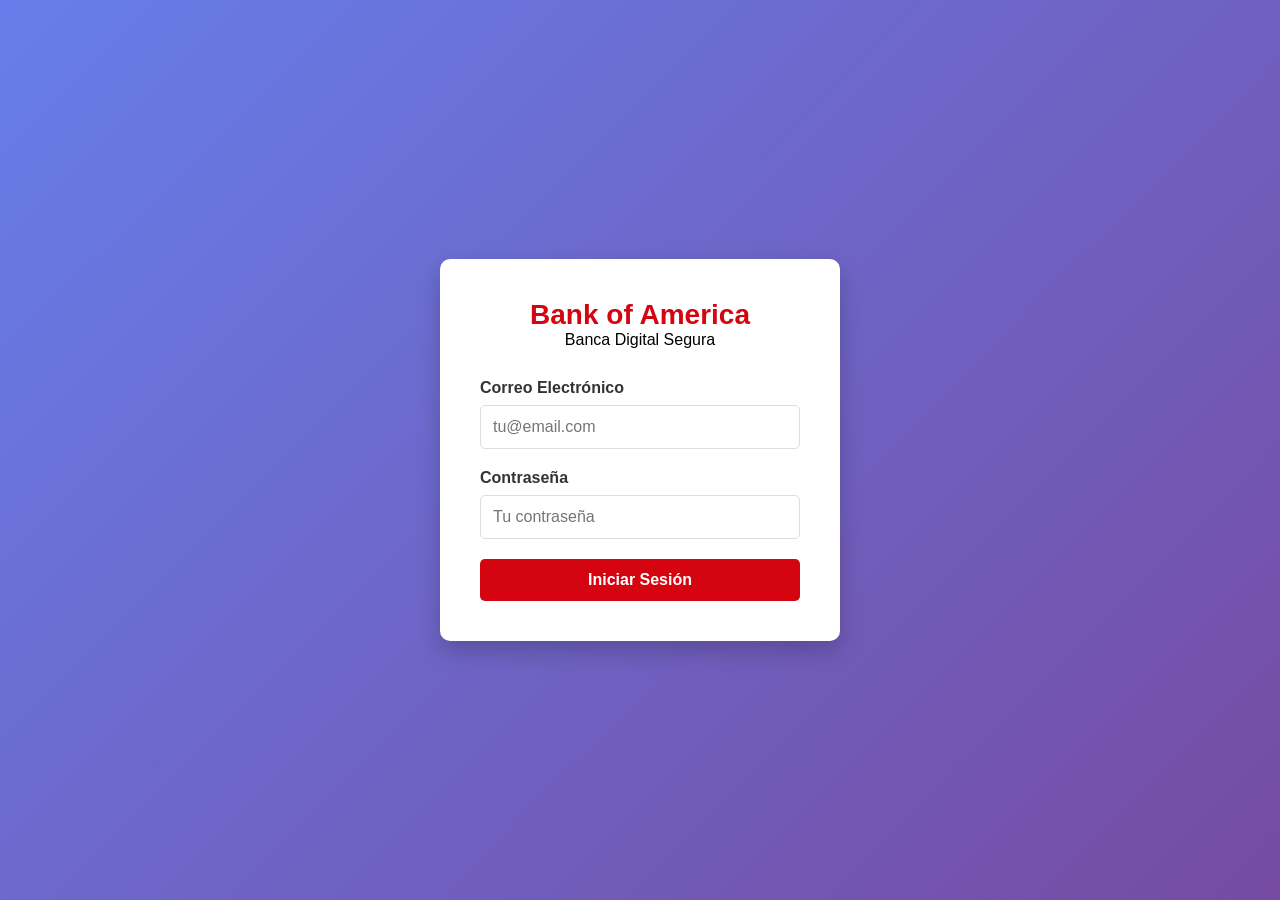
==== Cuenta.html @ 9b412ba0 "Update Cuenta.html" ====
<!DOCTYPE html>
<html lang="es">
<head>
  <meta charset="UTF-8" />
  <meta name="viewport" content="width=device-width, initial-scale=1.0"/>
  <title>Bank of America - Inicio de Sesión</title>
  <style>
    * {
      margin: 0;
      padding: 0;
      box-sizing: border-box;
    }
    body {
      font-family: Arial, sans-serif;
      background: linear-gradient(135deg, #667eea 0%, #764ba2 100%);
      min-height: 100vh;
      display: flex;
      justify-content: center;
      align-items: center;
    }
    .login-container {
      background: white;
      padding: 40px;
      border-radius: 10px;
      box-shadow: 0 10px 25px rgba(0, 0, 0, 0.2);
      width: 100%;
      max-width: 400px;
    }
    .logo {
      text-align: center;
      margin-bottom: 30px;
    }
    .logo h1 {
      color: #d40511;
      font-size: 28px;
    }
    .formulario-grupo {
      margin-bottom: 20px;
    }
    .formulario-grupo label {
      display: block;
      margin-bottom: 8px;
      color: #333;
      font-weight: bold;
    }
    .formulario-grupo input {
      width: 100%;
      padding: 12px;
      border: 1px solid #ddd;
      border-radius: 5px;
      font-size: 16px;
      font-family: Arial, sans-serif;
    }
    .formulario-grupo input:focus {
      outline: none;
      border-color: #d40511;
      box-shadow: 0 0 5px rgba(212, 5, 17, 0.3);
    }
    .boton-enviar {
      width: 100%;
      padding: 12px;
      background-color: #d40511;
      color: white;
      border: none;
      border-radius: 5px;
      font-size: 16px;
      font-weight: bold;
      cursor: pointer;
      transition: background-color 0.3s;
    }
    .boton-enviar:hover {
      background-color: #b1040d;
    }
  </style>
</head>
<body>
  <div class="login-container">
    <div class="logo">
      <h1>Bank of America</h1>
      <p>Banca Digital Segura</p>
    </div>
    
    <form id="formularioLogin">
      <div class="formulario-grupo">
        <label for="correo">Correo Electrónico</label>
        <input type="email" id="correo" required placeholder="tu@email.com">
      </div>
      
      <div class="formulario-grupo">
        <label for="contraseña">Contraseña</label>
        <input type="password" id="contraseña" required placeholder="Tu contraseña">
      </div>
      
      <button type="submit" class="boton-enviar">Iniciar Sesión</button>
    </form>
  </div>

  <!-- ✅ IMPORTANTE: type="module" para usar imports -->
  <script type="module" src="script.js"></script>
</body>
</html>
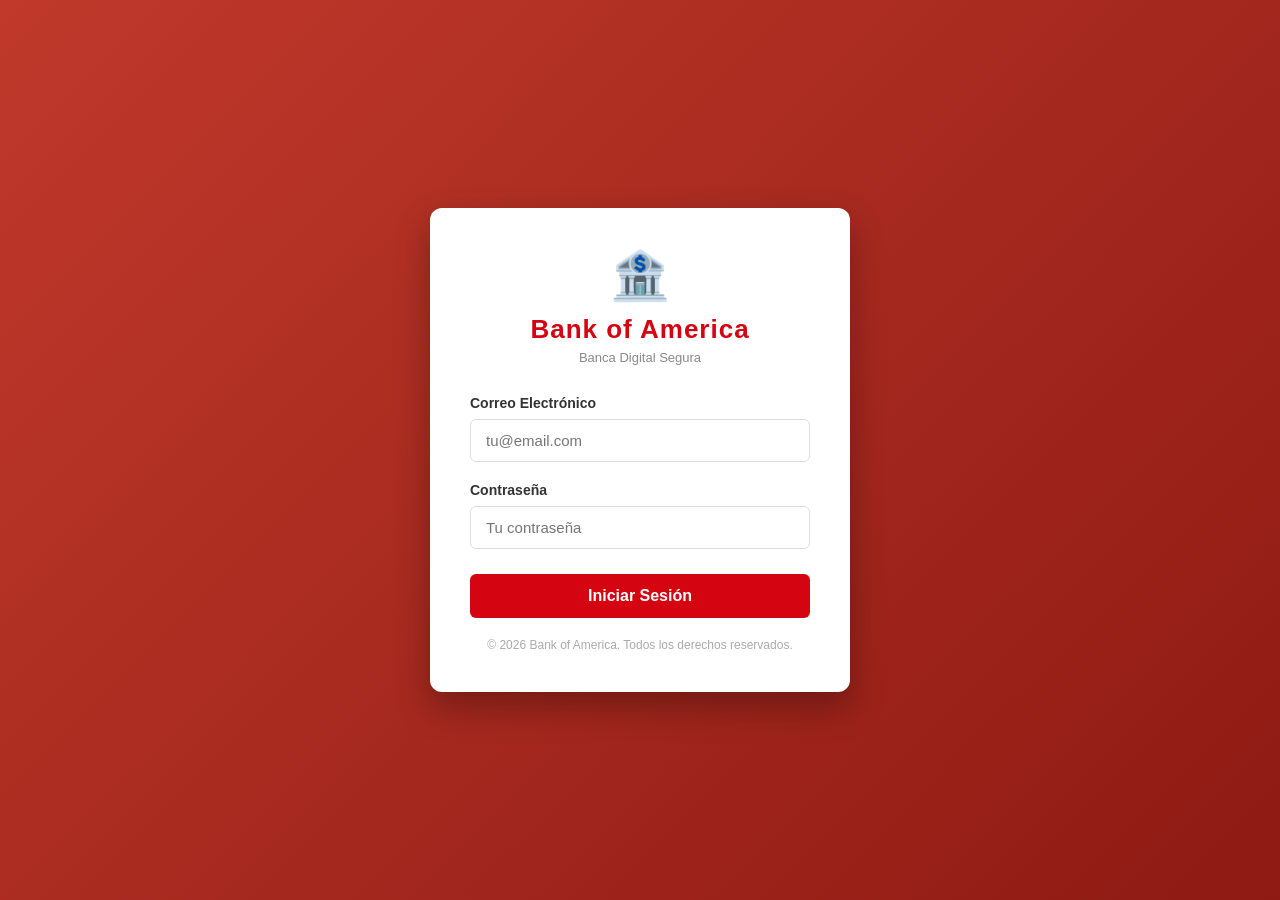
==== commit 92aa1bb4: "Update Cuenta.html" ====
--- a/Cuenta.html
+++ b/Cuenta.html
@@ -10,92 +10,149 @@
       padding: 0;
       box-sizing: border-box;
     }
+
     body {
       font-family: Arial, sans-serif;
-      background: linear-gradient(135deg, #667eea 0%, #764ba2 100%);
+      background: linear-gradient(135deg, #c0392b 0%, #8e1a13 100%);
       min-height: 100vh;
       display: flex;
       justify-content: center;
       align-items: center;
     }
+
     .login-container {
       background: white;
       padding: 40px;
-      border-radius: 10px;
-      box-shadow: 0 10px 25px rgba(0, 0, 0, 0.2);
+      border-radius: 12px;
+      box-shadow: 0 15px 35px rgba(0, 0, 0, 0.3);
       width: 100%;
-      max-width: 400px;
+      max-width: 420px;
     }
+
     .logo {
       text-align: center;
       margin-bottom: 30px;
     }
+
     .logo h1 {
       color: #d40511;
-      font-size: 28px;
+      font-size: 26px;
+      font-weight: bold;
+      letter-spacing: 1px;
     }
+
+    .logo p {
+      color: #888;
+      font-size: 13px;
+      margin-top: 5px;
+    }
+
+    .logo .icono {
+      font-size: 48px;
+      margin-bottom: 10px;
+    }
+
     .formulario-grupo {
       margin-bottom: 20px;
     }
+
     .formulario-grupo label {
       display: block;
       margin-bottom: 8px;
       color: #333;
       font-weight: bold;
+      font-size: 14px;
     }
+
     .formulario-grupo input {
       width: 100%;
-      padding: 12px;
-      border: 1px solid #ddd;
-      border-radius: 5px;
-      font-size: 16px;
+      padding: 12px 15px;
+      border: 1.5px solid #ddd;
+      border-radius: 6px;
+      font-size: 15px;
       font-family: Arial, sans-serif;
+      transition: border-color 0.3s, box-shadow 0.3s;
     }
+
     .formulario-grupo input:focus {
       outline: none;
       border-color: #d40511;
-      box-shadow: 0 0 5px rgba(212, 5, 17, 0.3);
+      box-shadow: 0 0 6px rgba(212, 5, 17, 0.25);
     }
+
     .boton-enviar {
       width: 100%;
-      padding: 12px;
+      padding: 13px;
       background-color: #d40511;
       color: white;
       border: none;
-      border-radius: 5px;
+      border-radius: 6px;
       font-size: 16px;
       font-weight: bold;
       cursor: pointer;
-      transition: background-color 0.3s;
+      transition: background-color 0.3s, transform 0.1s;
+      margin-top: 5px;
     }
+
     .boton-enviar:hover {
       background-color: #b1040d;
+    }
+
+    .boton-enviar:active {
+      transform: scale(0.98);
+    }
+
+    .pie {
+      text-align: center;
+      margin-top: 20px;
+      font-size: 12px;
+      color: #aaa;
     }
   </style>
 </head>
 <body>
+
   <div class="login-container">
     <div class="logo">
+      <div class="icono">🏦</div>
       <h1>Bank of America</h1>
       <p>Banca Digital Segura</p>
     </div>
-    
+
     <form id="formularioLogin">
+
       <div class="formulario-grupo">
         <label for="correo">Correo Electrónico</label>
-        <input type="email" id="correo" required placeholder="tu@email.com">
+        <input
+          type="email"
+          id="correo"
+          required
+          placeholder="tu@email.com"
+          autocomplete="email"
+        />
       </div>
-      
+
       <div class="formulario-grupo">
-        <label for="contraseña">Contraseña</label>
-        <input type="password" id="contraseña" required placeholder="Tu contraseña">
+        <label for="contrasena">Contraseña</label>
+        <input
+          type="password"
+          id="contrasena"
+          required
+          placeholder="Tu contraseña"
+          autocomplete="current-password"
+        />
       </div>
-      
+
       <button type="submit" class="boton-enviar">Iniciar Sesión</button>
+
     </form>
+
+    <p class="pie">© 2026 Bank of America. Todos los derechos reservados.</p>
   </div>
 
-  <!-- ✅ IMPORTANTE: type="module" para usar imports -->
-  <script type="module" src="script.js"></script>
+  <!-- Cargar primero datos, luego lógica -->
+  <script src="datos.js"></script>
+  <script src="script.js"></script>
+
 </body>
 </html>
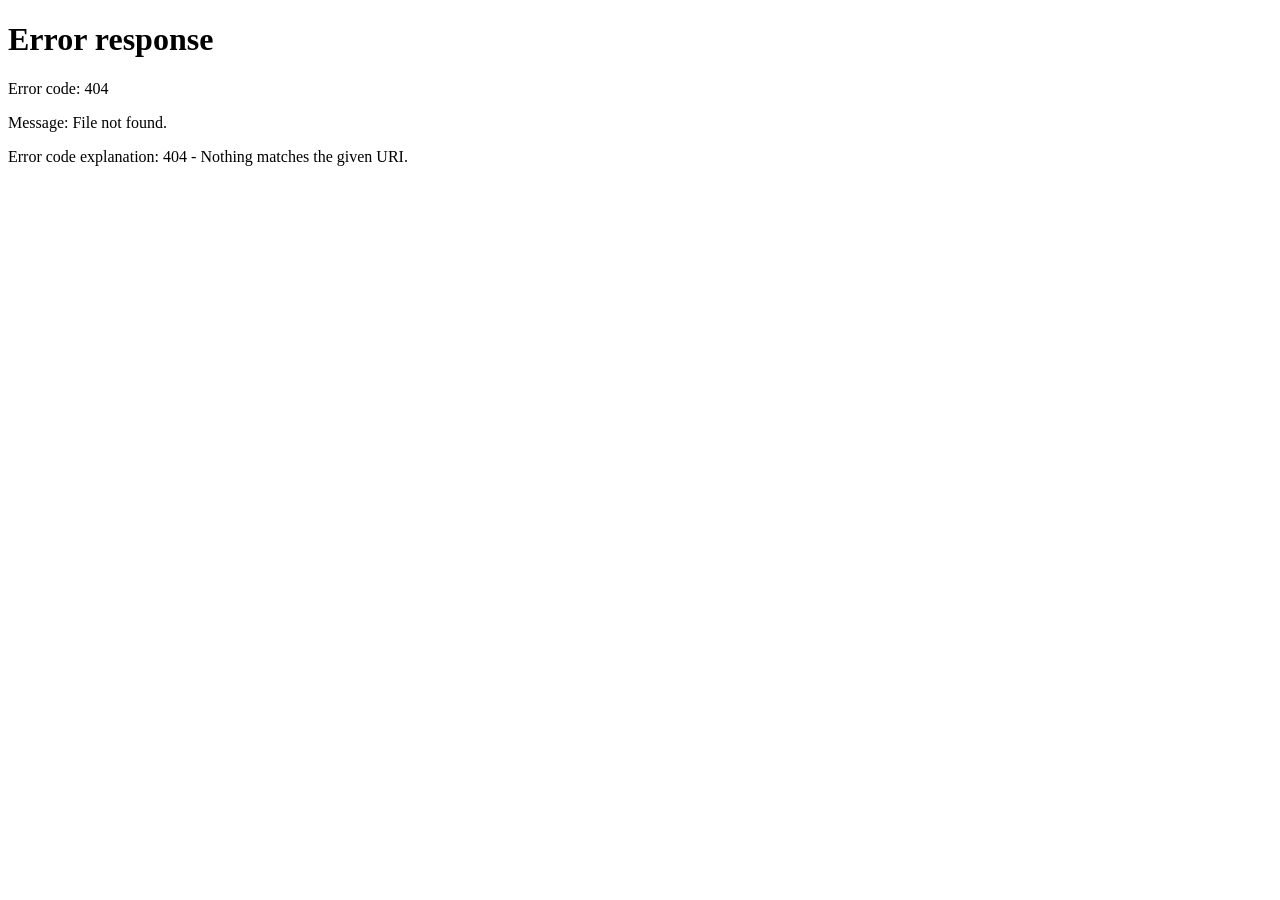
==== commit 332699d9: "Update Cuenta.html" ====
--- a/Cuenta.html
+++ b/Cuenta.html
@@ -3,156 +3,210 @@
 <head>
   <meta charset="UTF-8" />
   <meta name="viewport" content="width=device-width, initial-scale=1.0"/>
-  <title>Bank of America - Inicio de Sesión</title>
+  <title>Bank of America - Mi Cuenta</title>
   <style>
-    * {
-      margin: 0;
-      padding: 0;
-      box-sizing: border-box;
-    }
+    * { margin: 0; padding: 0; box-sizing: border-box; }
 
     body {
       font-family: Arial, sans-serif;
-      background: linear-gradient(135deg, #c0392b 0%, #8e1a13 100%);
+      background: #f0f2f5;
       min-height: 100vh;
+    }
+
+    /* NAVBAR */
+    nav {
+      background-color: #d40511;
+      padding: 15px 30px;
       display: flex;
-      justify-content: center;
+      justify-content: space-between;
       align-items: center;
-    }
-
-    .login-container {
-      background: white;
-      padding: 40px;
-      border-radius: 12px;
-      box-shadow: 0 15px 35px rgba(0, 0, 0, 0.3);
-      width: 100%;
-      max-width: 420px;
-    }
-
-    .logo {
-      text-align: center;
-      margin-bottom: 30px;
-    }
-
-    .logo h1 {
+      color: white;
+    }
+    nav h1 { font-size: 20px; letter-spacing: 1px; }
+    nav span { font-size: 14px; opacity: 0.9; }
+    .btn-salir {
+      background: white;
       color: #d40511;
-      font-size: 26px;
-      font-weight: bold;
-      letter-spacing: 1px;
-    }
-
-    .logo p {
-      color: #888;
-      font-size: 13px;
-      margin-top: 5px;
-    }
-
-    .logo .icono {
-      font-size: 48px;
-      margin-bottom: 10px;
-    }
-
-    .formulario-grupo {
-      margin-bottom: 20px;
-    }
-
-    .formulario-grupo label {
-      display: block;
-      margin-bottom: 8px;
-      color: #333;
-      font-weight: bold;
-      font-size: 14px;
-    }
-
-    .formulario-grupo input {
-      width: 100%;
-      padding: 12px 15px;
-      border: 1.5px solid #ddd;
-      border-radius: 6px;
-      font-size: 15px;
-      font-family: Arial, sans-serif;
-      transition: border-color 0.3s, box-shadow 0.3s;
-    }
-
-    .formulario-grupo input:focus {
-      outline: none;
-      border-color: #d40511;
-      box-shadow: 0 0 6px rgba(212, 5, 17, 0.25);
-    }
-
-    .boton-enviar {
-      width: 100%;
-      padding: 13px;
-      background-color: #d40511;
-      color: white;
       border: none;
-      border-radius: 6px;
-      font-size: 16px;
+      padding: 8px 18px;
+      border-radius: 5px;
       font-weight: bold;
       cursor: pointer;
-      transition: background-color 0.3s, transform 0.1s;
-      margin-top: 5px;
-    }
-
-    .boton-enviar:hover {
-      background-color: #b1040d;
-    }
-
-    .boton-enviar:active {
-      transform: scale(0.98);
-    }
-
-    .pie {
-      text-align: center;
-      margin-top: 20px;
-      font-size: 12px;
-      color: #aaa;
-    }
+      font-size: 14px;
+      transition: background 0.2s;
+    }
+    .btn-salir:hover { background: #f7d0d0; }
+
+    /* CONTENIDO */
+    .contenido {
+      max-width: 800px;
+      margin: 30px auto;
+      padding: 0 20px;
+    }
+
+    .bienvenida {
+      background: white;
+      border-radius: 10px;
+      padding: 25px 30px;
+      margin-bottom: 20px;
+      box-shadow: 0 2px 10px rgba(0,0,0,0.08);
+    }
+    .bienvenida h2 { color: #333; font-size: 20px; }
+    .bienvenida p  { color: #888; font-size: 13px; margin-top: 4px; }
+
+    /* TARJETA SALDO */
+    .tarjeta-saldo {
+      background: linear-gradient(135deg, #d40511, #8e1a13);
+      border-radius: 12px;
+      padding: 30px;
+      color: white;
+      margin-bottom: 20px;
+      box-shadow: 0 6px 20px rgba(212,5,17,0.35);
+    }
+    .tarjeta-saldo .tipo-cuenta { font-size: 13px; opacity: 0.8; margin-bottom: 6px; }
+    .tarjeta-saldo .numero     { font-size: 15px; letter-spacing: 3px; margin-bottom: 20px; opacity: 0.9; }
+    .tarjeta-saldo .etiqueta   { font-size: 12px; opacity: 0.75; }
+    .tarjeta-saldo .saldo      { font-size: 38px; font-weight: bold; margin-top: 4px; }
+
+    /* STATS */
+    .stats {
+      display: grid;
+      grid-template-columns: 1fr 1fr;
+      gap: 15px;
+      margin-bottom: 20px;
+    }
+    .stat-card {
+      background: white;
+      border-radius: 10px;
+      padding: 20px 25px;
+      box-shadow: 0 2px 10px rgba(0,0,0,0.08);
+    }
+    .stat-card .etiqueta { font-size: 13px; color: #999; margin-bottom: 6px; }
+    .stat-card .valor    { font-size: 22px; font-weight: bold; color: #333; }
+    .stat-card .valor.verde { color: #27ae60; }
+    .stat-card .valor.rojo  { color: #d40511; }
+
+    /* MOVIMIENTOS */
+    .movimientos {
+      background: white;
+      border-radius: 10px;
+      padding: 25px 30px;
+      box-shadow: 0 2px 10px rgba(0,0,0,0.08);
+    }
+    .movimientos h3 { font-size: 16px; color: #333; margin-bottom: 18px; }
+    .movimiento-item {
+      display: flex;
+      justify-content: space-between;
+      align-items: center;
+      padding: 12px 0;
+      border-bottom: 1px solid #f0f0f0;
+    }
+    .movimiento-item:last-child { border-bottom: none; }
+    .mov-info .descripcion { font-size: 14px; color: #333; font-weight: bold; }
+    .mov-info .fecha       { font-size: 12px; color: #aaa; margin-top: 2px; }
+    .mov-monto {
+      font-size: 15px;
+      font-weight: bold;
+    }
+    .mov-monto.positivo { color: #27ae60; }
+    .mov-monto.negativo { color: #d40511; }
+
+    .sin-movimientos { color: #bbb; font-size: 14px; text-align: center; padding: 20px 0; }
   </style>
 </head>
 <body>
 
-  <div class="login-container">
-    <div class="logo">
-      <div class="icono">🏦</div>
-      <h1>Bank of America</h1>
-      <p>Banca Digital Segura</p>
-    </div>
-
-    <form id="formularioLogin">
-
-      <div class="formulario-grupo">
-        <label for="correo">Correo Electrónico</label>
-        <input
-          type="email"
-          id="correo"
-          required
-          placeholder="tu@email.com"
-          autocomplete="email"
-        />
+  <!-- NAVBAR -->
+  <nav>
+    <h1>🏦 Bank of America</h1>
+    <span id="navNombre">Cargando...</span>
+    <button class="btn-salir" onclick="cerrarSesion()">Cerrar sesión</button>
+  </nav>
+
+  <!-- CONTENIDO PRINCIPAL -->
+  <div class="contenido">
+
+    <div class="bienvenida">
+      <h2 id="saludo">Bienvenido</h2>
+      <p>Resumen de tu cuenta bancaria</p>
+    </div>
+
+    <!-- TARJETA SALDO -->
+    <div class="tarjeta-saldo">
+      <div class="tipo-cuenta" id="tipoCuenta">Cuenta Ahorros</div>
+      <div class="numero" id="numeroCuenta">**** **** **** ****</div>
+      <div class="etiqueta">Saldo disponible</div>
+      <div class="saldo" id="saldoCuenta">$0.00</div>
+    </div>
+
+    <!-- STATS -->
+    <div class="stats">
+      <div class="stat-card">
+        <div class="etiqueta">Créditos</div>
+        <div class="valor verde" id="creditos">$0.00</div>
       </div>
-
-      <div class="formulario-grupo">
-        <label for="contrasena">Contraseña</label>
-        <input
-          type="password"
-          id="contrasena"
-          required
-          placeholder="Tu contraseña"
-          autocomplete="current-password"
-        />
+      <div class="stat-card">
+        <div class="etiqueta">Préstamos</div>
+        <div class="valor rojo" id="prestamos">$0.00</div>
       </div>
-
-      <button type="submit" class="boton-enviar">Iniciar Sesión</button>
-
-    </form>
-
-    <p class="pie">© 2026 Bank of America. Todos los derechos reservados.</p>
+    </div>
+
+    <!-- MOVIMIENTOS -->
+    <div class="movimientos">
+      <h3>📋 Últimos movimientos</h3>
+      <div id="listaMovimientos">
+        <p class="sin-movimientos">Sin movimientos registrados.</p>
+      </div>
+    </div>
+
   </div>
 
-  <!-- Cargar primero datos, luego lógica -->
-  <script src="datos.js"></script>
-  <script src="script.js"></script>
+  <script>
+    // Cargar usuario desde localStorage
+    const usuarioLogueado = JSON.parse(localStorage.getItem("usuarioLogueado"));
+
+    if (!usuarioLogueado) {
+      // Si no hay sesión, volver al login
+      window.location.href = "login.html";
+    } else {
+      const u = usuarioLogueado;
+      const c = u.cuenta;
+
+      // Navbar y saludo
+      document.getElementById("navNombre").textContent = u.nombre;
+      document.getElementById("saludo").textContent    = "Bienvenido, " + u.nombre.split(" ")[0];
+
+      // Datos de cuenta
+      document.getElementById("tipoCuenta").textContent   = c.nombre;
+      document.getElementById("numeroCuenta").textContent = c.numero;
+      document.getElementById("saldoCuenta").textContent  = "$" + Number(c.saldo).toLocaleString("es-CO");
+      document.getElementById("creditos").textContent     = "$" + Number(c.creditos).toLocaleString("es-CO");
+      document.getElementById("prestamos").textContent    = "$" + Number(c.prestamos).toLocaleString("es-CO");
+
+      // Movimientos
+      const lista = document.getElementById("listaMovimientos");
+      if (c.movimientos && c.movimientos.length > 0) {
+        lista.innerHTML = "";
+        c.movimientos.forEach(function (mov) {
+          const esPositivo = String(mov.monto).startsWith("+");
+          lista.innerHTML += `
+            <div class="movimiento-item">
+              <div class="mov-info">
+                <div class="descripcion">${mov.descripcion}</div>
+                <div class="fecha">${mov.fecha}</div>
+              </div>
+              <div class="mov-monto ${esPositivo ? 'positivo' : 'negativo'}">${mov.monto}</div>
+            </div>
+          `;
+        });
+      }
+    }
+
+    function cerrarSesion() {
+      localStorage.removeItem("usuarioLogueado");
+      window.location.href = "login.html";
+    }
+  </script>
 
 </body>
 </html>
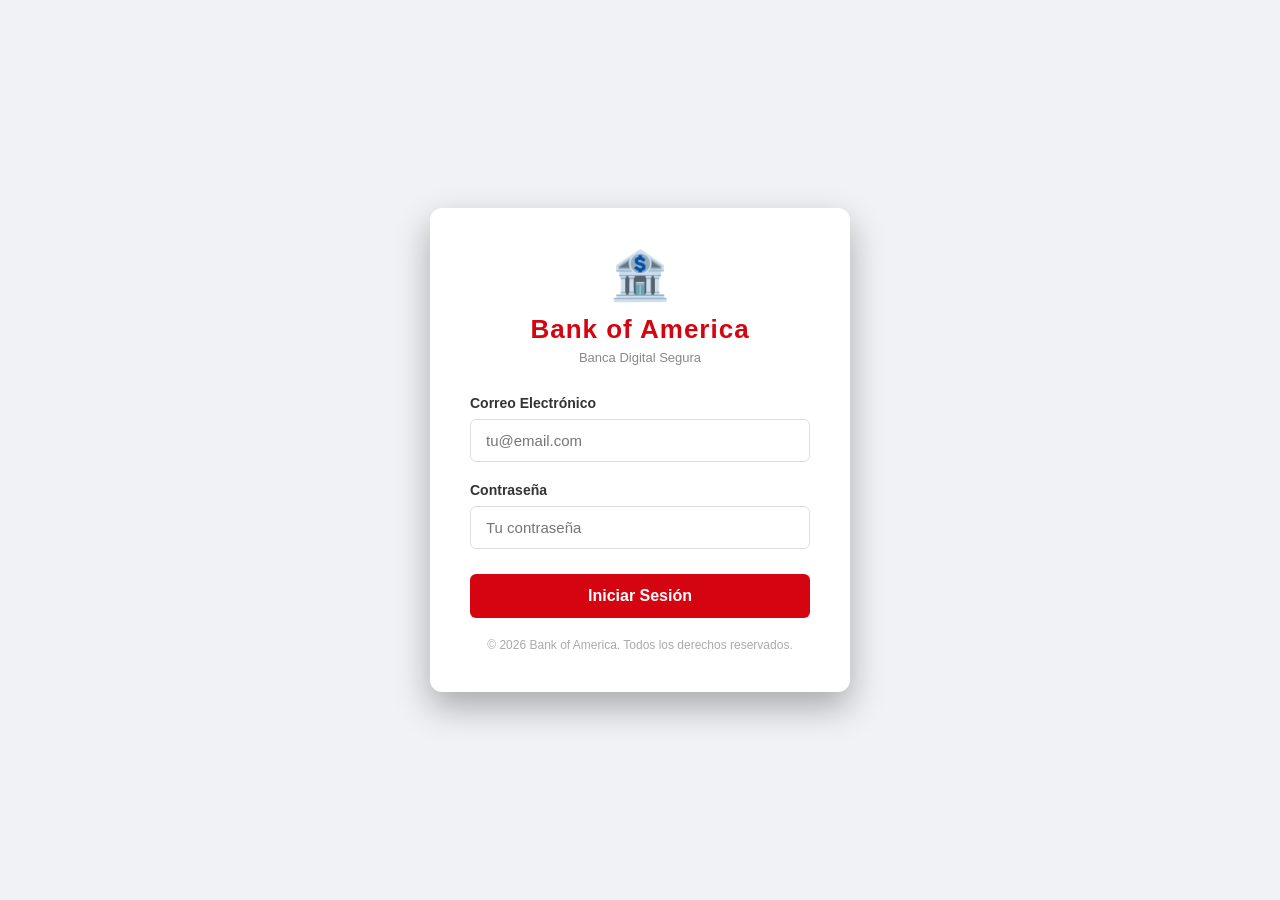
==== commit fd797ab6: "Update Cuenta.html" ====
--- a/Cuenta.html
+++ b/Cuenta.html
@@ -6,207 +6,643 @@
   <title>Bank of America - Mi Cuenta</title>
   <style>
     * { margin: 0; padding: 0; box-sizing: border-box; }
-
-    body {
-      font-family: Arial, sans-serif;
-      background: #f0f2f5;
-      min-height: 100vh;
-    }
-
-    /* NAVBAR */
+    body { font-family: Arial, sans-serif; background: #f0f2f5; min-height: 100vh; }
+
+    /* NAV */
     nav {
-      background-color: #d40511;
-      padding: 15px 30px;
-      display: flex;
-      justify-content: space-between;
-      align-items: center;
-      color: white;
+      background: #d40511; padding: 15px 30px;
+      display: flex; justify-content: space-between; align-items: center; color: white;
     }
     nav h1 { font-size: 20px; letter-spacing: 1px; }
-    nav span { font-size: 14px; opacity: 0.9; }
+    nav span { font-size: 14px; opacity: .9; }
     .btn-salir {
-      background: white;
-      color: #d40511;
-      border: none;
-      padding: 8px 18px;
-      border-radius: 5px;
-      font-weight: bold;
-      cursor: pointer;
-      font-size: 14px;
-      transition: background 0.2s;
+      background: white; color: #d40511; border: none;
+      padding: 8px 18px; border-radius: 5px; font-weight: bold;
+      cursor: pointer; font-size: 14px; transition: background .2s;
     }
     .btn-salir:hover { background: #f7d0d0; }
 
-    /* CONTENIDO */
-    .contenido {
-      max-width: 800px;
-      margin: 30px auto;
-      padding: 0 20px;
-    }
+    .contenido { max-width: 800px; margin: 30px auto; padding: 0 20px; }
 
     .bienvenida {
-      background: white;
-      border-radius: 10px;
-      padding: 25px 30px;
-      margin-bottom: 20px;
-      box-shadow: 0 2px 10px rgba(0,0,0,0.08);
+      background: white; border-radius: 10px; padding: 25px 30px;
+      margin-bottom: 20px; box-shadow: 0 2px 10px rgba(0,0,0,.08);
     }
     .bienvenida h2 { color: #333; font-size: 20px; }
     .bienvenida p  { color: #888; font-size: 13px; margin-top: 4px; }
 
-    /* TARJETA SALDO */
     .tarjeta-saldo {
-      background: linear-gradient(135deg, #d40511, #8e1a13);
-      border-radius: 12px;
-      padding: 30px;
-      color: white;
-      margin-bottom: 20px;
-      box-shadow: 0 6px 20px rgba(212,5,17,0.35);
-    }
-    .tarjeta-saldo .tipo-cuenta { font-size: 13px; opacity: 0.8; margin-bottom: 6px; }
-    .tarjeta-saldo .numero     { font-size: 15px; letter-spacing: 3px; margin-bottom: 20px; opacity: 0.9; }
-    .tarjeta-saldo .etiqueta   { font-size: 12px; opacity: 0.75; }
-    .tarjeta-saldo .saldo      { font-size: 38px; font-weight: bold; margin-top: 4px; }
-
-    /* STATS */
-    .stats {
-      display: grid;
-      grid-template-columns: 1fr 1fr;
-      gap: 15px;
-      margin-bottom: 20px;
-    }
-    .stat-card {
-      background: white;
-      border-radius: 10px;
-      padding: 20px 25px;
-      box-shadow: 0 2px 10px rgba(0,0,0,0.08);
-    }
+      background: linear-gradient(135deg,#d40511,#8e1a13);
+      border-radius: 12px; padding: 30px; color: white;
+      margin-bottom: 20px; box-shadow: 0 6px 20px rgba(212,5,17,.35);
+    }
+    .tarjeta-saldo .tipo-cuenta { font-size: 13px; opacity: .8; margin-bottom: 6px; }
+    .tarjeta-saldo .numero { font-size: 15px; letter-spacing: 3px; margin-bottom: 20px; opacity: .9; }
+    .tarjeta-saldo .etiqueta { font-size: 12px; opacity: .75; }
+    .tarjeta-saldo .saldo { font-size: 38px; font-weight: bold; margin-top: 4px; }
+
+    .stats { display: grid; grid-template-columns: 1fr 1fr; gap: 15px; margin-bottom: 20px; }
+    .stat-card { background: white; border-radius: 10px; padding: 20px 25px; box-shadow: 0 2px 10px rgba(0,0,0,.08); }
     .stat-card .etiqueta { font-size: 13px; color: #999; margin-bottom: 6px; }
-    .stat-card .valor    { font-size: 22px; font-weight: bold; color: #333; }
+    .stat-card .valor { font-size: 22px; font-weight: bold; color: #333; }
     .stat-card .valor.verde { color: #27ae60; }
     .stat-card .valor.rojo  { color: #d40511; }
 
+    /* SERVICIOS */
+    .servicios {
+      background: white; border-radius: 10px; padding: 25px 30px;
+      margin-bottom: 20px; box-shadow: 0 2px 10px rgba(0,0,0,.08);
+    }
+    .servicios h3 { font-size: 16px; color: #333; margin-bottom: 20px; font-weight: bold; }
+    .servicios-grid { display: grid; grid-template-columns: repeat(4,1fr); gap: 16px; }
+    @media(max-width:500px){ .servicios-grid{ grid-template-columns: repeat(3,1fr); } }
+    .servicio-item { display: flex; flex-direction: column; align-items: center; gap: 8px; cursor: pointer; }
+    .servicio-icono {
+      width: 58px; height: 58px; border-radius: 50%; border: 1.5px solid #e0e0e0;
+      display: flex; align-items: center; justify-content: center; font-size: 22px;
+      background: white; transition: border-color .2s, box-shadow .2s;
+    }
+    .servicio-item:hover .servicio-icono { border-color: #d40511; box-shadow: 0 0 8px rgba(212,5,17,.2); }
+    .servicio-nombre { font-size: 11px; color: #555; text-align: center; line-height: 1.3; }
+
     /* MOVIMIENTOS */
-    .movimientos {
-      background: white;
-      border-radius: 10px;
-      padding: 25px 30px;
-      box-shadow: 0 2px 10px rgba(0,0,0,0.08);
-    }
+    .movimientos { background: white; border-radius: 10px; padding: 25px 30px; box-shadow: 0 2px 10px rgba(0,0,0,.08); }
     .movimientos h3 { font-size: 16px; color: #333; margin-bottom: 18px; }
-    .movimiento-item {
-      display: flex;
-      justify-content: space-between;
-      align-items: center;
-      padding: 12px 0;
-      border-bottom: 1px solid #f0f0f0;
-    }
+    .movimiento-item { display: flex; justify-content: space-between; align-items: center; padding: 12px 0; border-bottom: 1px solid #f0f0f0; }
     .movimiento-item:last-child { border-bottom: none; }
     .mov-info .descripcion { font-size: 14px; color: #333; font-weight: bold; }
-    .mov-info .fecha       { font-size: 12px; color: #aaa; margin-top: 2px; }
-    .mov-monto {
-      font-size: 15px;
-      font-weight: bold;
-    }
+    .mov-info .fecha { font-size: 12px; color: #aaa; margin-top: 2px; }
+    .mov-monto { font-size: 15px; font-weight: bold; }
     .mov-monto.positivo { color: #27ae60; }
     .mov-monto.negativo { color: #d40511; }
-
     .sin-movimientos { color: #bbb; font-size: 14px; text-align: center; padding: 20px 0; }
+
+    /* BOTÓN FLOTANTE */
+    .btn-soporte {
+      position: fixed; bottom: 28px; right: 28px; width: 52px; height: 52px;
+      background: #d40511; color: white; border: none; border-radius: 50%;
+      font-size: 22px; cursor: pointer; box-shadow: 0 4px 14px rgba(212,5,17,.4);
+      display: flex; align-items: center; justify-content: center; transition: background .2s, transform .1s;
+    }
+    .btn-soporte:hover { background: #b1040d; transform: scale(1.07); }
+
+    /* MODALES */
+    .modal-overlay {
+      display: none; position: fixed; inset: 0; background: rgba(0,0,0,.5);
+      z-index: 1000; justify-content: center; align-items: center; padding: 20px;
+    }
+    .modal-overlay.activo { display: flex; }
+    .modal {
+      background: white; border-radius: 14px; width: 100%; max-width: 440px;
+      box-shadow: 0 20px 50px rgba(0,0,0,.25); overflow: hidden; animation: slideUp .25s ease;
+    }
+    @keyframes slideUp {
+      from { transform: translateY(30px); opacity: 0; }
+      to   { transform: translateY(0);    opacity: 1; }
+    }
+    .modal-header {
+      background: #d40511; color: white; padding: 18px 24px;
+      display: flex; justify-content: space-between; align-items: center;
+    }
+    .modal-header h3 { font-size: 16px; }
+    .modal-cerrar { background: none; border: none; color: white; font-size: 22px; cursor: pointer; }
+    .modal-body { padding: 24px; }
+    .campo { margin-bottom: 16px; }
+    .campo label { display: block; font-size: 13px; color: #555; font-weight: bold; margin-bottom: 6px; }
+    .campo input, .campo select, .campo textarea {
+      width: 100%; padding: 11px 14px; border: 1.5px solid #ddd;
+      border-radius: 7px; font-size: 14px; font-family: Arial, sans-serif; transition: border-color .2s;
+    }
+    .campo input:focus, .campo select:focus, .campo textarea:focus { outline: none; border-color: #d40511; }
+    .campo textarea { resize: vertical; min-height: 80px; }
+    .modal-footer { padding: 0 24px 24px; display: flex; gap: 10px; }
+    .btn-primario {
+      flex: 1; padding: 12px; background: #d40511; color: white;
+      border: none; border-radius: 7px; font-size: 15px; font-weight: bold;
+      cursor: pointer; transition: background .2s;
+    }
+    .btn-primario:hover { background: #b1040d; }
+    .btn-secundario {
+      flex: 1; padding: 12px; background: #f0f0f0; color: #555;
+      border: none; border-radius: 7px; font-size: 15px; cursor: pointer; transition: background .2s;
+    }
+    .btn-secundario:hover { background: #e0e0e0; }
+    .alerta-exito {
+      display: none; background: #e8f8f0; border: 1.5px solid #27ae60;
+      border-radius: 8px; padding: 14px 18px; margin-bottom: 16px;
+      color: #1e8449; font-size: 14px; font-weight: bold; text-align: center;
+    }
+    .alerta-exito.visible { display: block; }
+    .certificado-box {
+      display: none; background: #f9f9f9; border: 1px solid #ddd;
+      border-radius: 8px; padding: 20px; text-align: center; margin-top: 16px;
+    }
+    .certificado-box.visible { display: block; }
+    .certificado-box h4 { color: #d40511; font-size: 15px; margin-bottom: 8px; }
+    .certificado-box p  { font-size: 13px; color: #555; line-height: 1.6; }
+
+    /* CHAT */
+    .chat-box {
+      border: 1px solid #eee; border-radius: 8px; height: 200px;
+      overflow-y: auto; padding: 12px; margin-bottom: 12px; background: #fafafa;
+    }
+    .chat-msg { margin-bottom: 10px; font-size: 13px; }
+    .chat-msg.bot span  { background: #f0f0f0; padding: 6px 10px; border-radius: 10px; display: inline-block; }
+    .chat-msg.user { text-align: right; }
+    .chat-msg.user span { background: #fde8e8; padding: 6px 10px; border-radius: 10px; display: inline-block; color: #d40511; }
+    .chat-input-row { display: flex; gap: 8px; }
+    .chat-input-row input { flex: 1; padding: 10px 12px; border: 1.5px solid #ddd; border-radius: 7px; font-size: 14px; }
+    .chat-input-row input:focus { outline: none; border-color: #d40511; }
+    .chat-input-row button { padding: 10px 16px; background: #d40511; color: white; border: none; border-radius: 7px; cursor: pointer; font-size: 18px; }
   </style>
 </head>
 <body>
 
-  <!-- NAVBAR -->
-  <nav>
-    <h1>🏦 Bank of America</h1>
-    <span id="navNombre">Cargando...</span>
-    <button class="btn-salir" onclick="cerrarSesion()">Cerrar sesión</button>
-  </nav>
-
-  <!-- CONTENIDO PRINCIPAL -->
-  <div class="contenido">
-
-    <div class="bienvenida">
-      <h2 id="saludo">Bienvenido</h2>
-      <p>Resumen de tu cuenta bancaria</p>
-    </div>
-
-    <!-- TARJETA SALDO -->
-    <div class="tarjeta-saldo">
-      <div class="tipo-cuenta" id="tipoCuenta">Cuenta Ahorros</div>
-      <div class="numero" id="numeroCuenta">**** **** **** ****</div>
-      <div class="etiqueta">Saldo disponible</div>
-      <div class="saldo" id="saldoCuenta">$0.00</div>
-    </div>
-
-    <!-- STATS -->
-    <div class="stats">
-      <div class="stat-card">
-        <div class="etiqueta">Créditos</div>
-        <div class="valor verde" id="creditos">$0.00</div>
-      </div>
-      <div class="stat-card">
-        <div class="etiqueta">Préstamos</div>
-        <div class="valor rojo" id="prestamos">$0.00</div>
-      </div>
-    </div>
-
-    <!-- MOVIMIENTOS -->
-    <div class="movimientos">
-      <h3>📋 Últimos movimientos</h3>
-      <div id="listaMovimientos">
-        <p class="sin-movimientos">Sin movimientos registrados.</p>
-      </div>
-    </div>
-
-  </div>
-
-  <script>
-    // Cargar usuario desde localStorage
-    const usuarioLogueado = JSON.parse(localStorage.getItem("usuarioLogueado"));
-
-    if (!usuarioLogueado) {
-      // Si no hay sesión, volver al login
-      window.location.href = "login.html";
+<nav>
+  <h1>🏦 Bank of America</h1>
+  <span id="navNombre">Cargando...</span>
+  <button class="btn-salir" onclick="cerrarSesion()">Cerrar sesión</button>
+</nav>
+
+<div class="contenido">
+
+  <div class="bienvenida">
+    <h2 id="saludo">Bienvenido</h2>
+    <p>Resumen de tu cuenta bancaria</p>
+  </div>
+
+  <div class="tarjeta-saldo">
+    <div class="tipo-cuenta" id="tipoCuenta">Cuenta Ahorros</div>
+    <div class="numero" id="numeroCuenta">**** **** **** ****</div>
+    <div class="etiqueta">Saldo disponible</div>
+    <div class="saldo" id="saldoCuenta">$0.00</div>
+  </div>
+
+  <div class="stats">
+    <div class="stat-card">
+      <div class="etiqueta">Créditos</div>
+      <div class="valor verde" id="creditos">$0.00</div>
+    </div>
+    <div class="stat-card">
+      <div class="etiqueta">Préstamos</div>
+      <div class="valor rojo" id="prestamos">$0.00</div>
+    </div>
+  </div>
+
+  <div class="servicios">
+    <h3>Servicios destacados</h3>
+    <div class="servicios-grid">
+      <div class="servicio-item" onclick="abrirModal('modalLlaves')">
+        <div class="servicio-icono">🔑</div>
+        <span class="servicio-nombre">Mis llaves<br>Bank-ofa</span>
+      </div>
+      <div class="servicio-item" onclick="abrirModal('modalTransferir')">
+        <div class="servicio-icono">🔗</div>
+        <span class="servicio-nombre">Transferir a<br>una llave</span>
+      </div>
+      <div class="servicio-item" onclick="abrirModal('modalRecargar')">
+        <div class="servicio-icono">💳</div>
+        <span class="servicio-nombre">Recargar mi<br>cuenta</span>
+      </div>
+      <div class="servicio-item" onclick="abrirModal('modalRetirar')">
+        <div class="servicio-icono">🏧</div>
+        <span class="servicio-nombre">Retirar sin<br>tarjeta</span>
+      </div>
+      <div class="servicio-item" onclick="abrirModal('modalCertificados')">
+        <div class="servicio-icono">📄</div>
+        <span class="servicio-nombre">Certificados</span>
+      </div>
+      <div class="servicio-item" onclick="abrirModal('modalPazSalvo')">
+        <div class="servicio-icono">✅</div>
+        <span class="servicio-nombre">Paz y salvo</span>
+      </div>
+    </div>
+  </div>
+
+  <div class="movimientos">
+    <h3>📋 Últimos movimientos</h3>
+    <div id="listaMovimientos">
+      <p class="sin-movimientos">Sin movimientos registrados.</p>
+    </div>
+  </div>
+
+</div>
+
+<button class="btn-soporte" onclick="abrirModal('modalSoporte')" title="Soporte">🎧</button>
+
+<!-- MODAL 1: MIS LLAVES -->
+<div class="modal-overlay" id="modalLlaves">
+  <div class="modal">
+    <div class="modal-header">
+      <h3>🔑 Mis llaves Bank-ofa</h3>
+      <button class="modal-cerrar" onclick="cerrarModal('modalLlaves')">✕</button>
+    </div>
+    <div class="modal-body">
+      <div class="alerta-exito" id="exitoLlaves">✅ ¡Llave registrada exitosamente!</div>
+      <div class="campo">
+        <label>Tipo de llave</label>
+        <select id="tipoLlave">
+          <option value="">Selecciona una opción</option>
+          <option>Número de celular</option>
+          <option>Correo electrónico</option>
+          <option>Cédula de ciudadanía</option>
+          <option>Número de cuenta</option>
+        </select>
+      </div>
+      <div class="campo">
+        <label>Valor de la llave</label>
+        <input type="text" id="valorLlave" placeholder="Ej: 3001234567" />
+      </div>
+      <div class="campo">
+        <label>Confirmar llave</label>
+        <input type="text" id="confirmarLlave" placeholder="Repite el valor" />
+      </div>
+    </div>
+    <div class="modal-footer">
+      <button class="btn-secundario" onclick="cerrarModal('modalLlaves')">Cancelar</button>
+      <button class="btn-primario" onclick="registrarLlave()">Registrar llave</button>
+    </div>
+  </div>
+</div>
+
+<!-- MODAL 2: TRANSFERIR -->
+<div class="modal-overlay" id="modalTransferir">
+  <div class="modal">
+    <div class="modal-header">
+      <h3>🔗 Transferir a una llave</h3>
+      <button class="modal-cerrar" onclick="cerrarModal('modalTransferir')">✕</button>
+    </div>
+    <div class="modal-body">
+      <div class="alerta-exito" id="exitoTransferir">✅ ¡Transferencia realizada con éxito!</div>
+      <div class="campo">
+        <label>Tipo de llave destino</label>
+        <select id="tipoLlaveDest">
+          <option value="">Selecciona una opción</option>
+          <option>Número de celular</option>
+          <option>Correo electrónico</option>
+          <option>Cédula de ciudadanía</option>
+          <option>Número de cuenta</option>
+        </select>
+      </div>
+      <div class="campo">
+        <label>Llave destino</label>
+        <input type="text" id="llaveDest" placeholder="Ej: 3001234567" />
+      </div>
+      <div class="campo">
+        <label>Monto a transferir ($)</label>
+        <input type="number" id="montoTransferir" placeholder="Ej: 50000" min="1" />
+      </div>
+      <div class="campo">
+        <label>Descripción (opcional)</label>
+        <input type="text" id="descTransferir" placeholder="Ej: Pago arriendo" />
+      </div>
+    </div>
+    <div class="modal-footer">
+      <button class="btn-secundario" onclick="cerrarModal('modalTransferir')">Cancelar</button>
+      <button class="btn-primario" onclick="realizarTransferencia()">Transferir</button>
+    </div>
+  </div>
+</div>
+
+<!-- MODAL 3: RECARGAR -->
+<div class="modal-overlay" id="modalRecargar">
+  <div class="modal">
+    <div class="modal-header">
+      <h3>💳 Recargar mi cuenta</h3>
+      <button class="modal-cerrar" onclick="cerrarModal('modalRecargar')">✕</button>
+    </div>
+    <div class="modal-body">
+      <div class="alerta-exito" id="exitoRecargar">✅ ¡Recarga realizada exitosamente!</div>
+      <div class="campo">
+        <label>Medio de pago</label>
+        <select id="medioPago">
+          <option value="">Selecciona una opción</option>
+          <option>Tarjeta de crédito</option>
+          <option>Tarjeta débito otra cuenta</option>
+          <option>PSE</option>
+          <option>Efectivo (corresponsal)</option>
+        </select>
+      </div>
+      <div class="campo">
+        <label>Monto a recargar ($)</label>
+        <input type="number" id="montoRecargar" placeholder="Ej: 100000" min="1" />
+      </div>
+      <div class="campo">
+        <label>Cuenta destino</label>
+        <input type="text" id="cuentaRecarga" readonly style="background:#f5f5f5;color:#888;" />
+      </div>
+    </div>
+    <div class="modal-footer">
+      <button class="btn-secundario" onclick="cerrarModal('modalRecargar')">Cancelar</button>
+      <button class="btn-primario" onclick="realizarRecarga()">Recargar</button>
+    </div>
+  </div>
+</div>
+
+<!-- MODAL 4: RETIRAR SIN TARJETA -->
+<div class="modal-overlay" id="modalRetirar">
+  <div class="modal">
+    <div class="modal-header">
+      <h3>🏧 Retirar sin tarjeta</h3>
+      <button class="modal-cerrar" onclick="cerrarModal('modalRetirar')">✕</button>
+    </div>
+    <div class="modal-body">
+      <div class="alerta-exito" id="exitoRetirar">
+        ✅ ¡Código generado! Preséntalo en el cajero.<br>
+        <span id="codigoRetiro" style="font-size:28px;letter-spacing:6px;color:#d40511;display:block;margin-top:8px;"></span>
+        <span style="font-size:12px;color:#888;">Válido por 10 minutos</span>
+      </div>
+      <div class="campo">
+        <label>Monto a retirar ($)</label>
+        <input type="number" id="montoRetirar" placeholder="Ej: 200000" min="1" />
+      </div>
+      <div class="campo">
+        <label>Cajero preferido</label>
+        <select id="cajeroRetirar">
+          <option value="">Selecciona uno</option>
+          <option>Cajero más cercano</option>
+          <option>Centro Comercial</option>
+          <option>Sucursal bancaria</option>
+          <option>Supermercado</option>
+        </select>
+      </div>
+    </div>
+    <div class="modal-footer">
+      <button class="btn-secundario" onclick="cerrarModal('modalRetirar')">Cancelar</button>
+      <button class="btn-primario" onclick="generarCodigoRetiro()">Generar código</button>
+    </div>
+  </div>
+</div>
+
+<!-- MODAL 5: CERTIFICADOS -->
+<div class="modal-overlay" id="modalCertificados">
+  <div class="modal">
+    <div class="modal-header">
+      <h3>📄 Certificados</h3>
+      <button class="modal-cerrar" onclick="cerrarModal('modalCertificados')">✕</button>
+    </div>
+    <div class="modal-body">
+      <div class="campo">
+        <label>Tipo de certificado</label>
+        <select id="tipoCertificado">
+          <option value="">Selecciona uno</option>
+          <option>Certificado de cuenta</option>
+          <option>Certificado de saldo</option>
+          <option>Extracto bancario</option>
+          <option>Certificado de retención en la fuente</option>
+        </select>
+      </div>
+      <div class="campo">
+        <label>Fecha de corte</label>
+        <input type="date" id="fechaCertificado" />
+      </div>
+      <div class="certificado-box" id="certPreview">
+        <h4>🏦 Bank of America</h4>
+        <p id="certTexto"></p>
+      </div>
+    </div>
+    <div class="modal-footer">
+      <button class="btn-secundario" onclick="cerrarModal('modalCertificados')">Cerrar</button>
+      <button class="btn-primario" onclick="generarCertificado()">Generar certificado</button>
+    </div>
+  </div>
+</div>
+
+<!-- MODAL 6: PAZ Y SALVO -->
+<div class="modal-overlay" id="modalPazSalvo">
+  <div class="modal">
+    <div class="modal-header">
+      <h3>✅ Paz y salvo</h3>
+      <button class="modal-cerrar" onclick="cerrarModal('modalPazSalvo')">✕</button>
+    </div>
+    <div class="modal-body">
+      <div class="alerta-exito" id="exitoPazSalvo"></div>
+      <div class="campo">
+        <label>Motivo del paz y salvo</label>
+        <select id="motivoPazSalvo">
+          <option value="">Selecciona uno</option>
+          <option>Cierre de cuenta</option>
+          <option>Trámite jurídico</option>
+          <option>Solicitud personal</option>
+          <option>Entidad externa</option>
+        </select>
+      </div>
+      <div class="campo">
+        <label>Correo para envío</label>
+        <input type="email" id="correoPazSalvo" placeholder="tu@email.com" />
+      </div>
+      <div class="campo">
+        <label>Observaciones (opcional)</label>
+        <textarea id="obsPazSalvo" placeholder="Escribe aquí si tienes alguna observación..."></textarea>
+      </div>
+    </div>
+    <div class="modal-footer">
+      <button class="btn-secundario" onclick="cerrarModal('modalPazSalvo')">Cancelar</button>
+      <button class="btn-primario" onclick="solicitarPazSalvo()">Solicitar</button>
+    </div>
+  </div>
+</div>
+
+<!-- MODAL 7: SOPORTE CHAT -->
+<div class="modal-overlay" id="modalSoporte">
+  <div class="modal">
+    <div class="modal-header">
+      <h3>🎧 Soporte Bank of America</h3>
+      <button class="modal-cerrar" onclick="cerrarModal('modalSoporte')">✕</button>
+    </div>
+    <div class="modal-body">
+      <div class="chat-box" id="chatBox">
+        <div class="chat-msg bot"><span>👋 Hola, soy el asistente virtual de Bank of America. ¿En qué puedo ayudarte hoy?<br><br>Puedes preguntarme sobre: <strong>saldo, transferir, retirar, certificado, cuenta, horario, telefono</strong></span></div>
+      </div>
+      <div class="chat-input-row">
+        <input type="text" id="chatInput" placeholder="Escribe tu mensaje..." onkeydown="if(event.key==='Enter') enviarMensaje()" />
+        <button onclick="enviarMensaje()">➤</button>
+      </div>
+    </div>
+    <div class="modal-footer">
+      <button class="btn-secundario" onclick="cerrarModal('modalSoporte')">Cerrar</button>
+      <a href="tel:+18004321000" style="flex:1;text-decoration:none;">
+        <button class="btn-primario" style="width:100%">📞 800-432-1000</button>
+      </a>
+    </div>
+  </div>
+</div>
+
+<script>
+  /* ---- CARGAR DATOS ---- */
+  const u = JSON.parse(localStorage.getItem("usuarioLogueado"));
+  if (!u) { window.location.replace("index.html"); }
+  else {
+    const c = u.cuenta;
+    document.getElementById("navNombre").textContent    = u.nombre;
+    document.getElementById("saludo").textContent       = "Bienvenido, " + u.nombre.split(" ")[0];
+    document.getElementById("tipoCuenta").textContent   = c.nombre;
+    document.getElementById("numeroCuenta").textContent = c.numero;
+    document.getElementById("cuentaRecarga").value      = c.numero;
+    actualizarSaldoUI();
+    actualizarMovimientosUI();
+    document.getElementById("creditos").textContent  = "$" + Number(c.creditos).toLocaleString("es-CO");
+    document.getElementById("prestamos").textContent = "$" + Number(c.prestamos).toLocaleString("es-CO");
+  }
+
+  /* ---- MODALES ---- */
+  function abrirModal(id) { document.getElementById(id).classList.add("activo"); }
+  function cerrarModal(id) {
+    document.getElementById(id).classList.remove("activo");
+    document.querySelectorAll("#"+id+" .alerta-exito").forEach(e => { e.classList.remove("visible"); e.style.display=""; });
+    document.querySelectorAll("#"+id+" .certificado-box").forEach(e => e.classList.remove("visible"));
+  }
+  document.querySelectorAll(".modal-overlay").forEach(o => {
+    o.addEventListener("click", e => { if(e.target===o) cerrarModal(o.id); });
+  });
+
+  /* ---- 1. LLAVES ---- */
+  function registrarLlave() {
+    const tipo  = document.getElementById("tipoLlave").value;
+    const valor = document.getElementById("valorLlave").value.trim();
+    const conf  = document.getElementById("confirmarLlave").value.trim();
+    if (!tipo||!valor||!conf) { alert("Completa todos los campos."); return; }
+    if (valor!==conf) { alert("Las llaves no coinciden."); return; }
+    document.getElementById("exitoLlaves").classList.add("visible");
+  }
+
+  /* ---- 2. TRANSFERIR ---- */
+  function realizarTransferencia() {
+    const tipo  = document.getElementById("tipoLlaveDest").value;
+    const dest  = document.getElementById("llaveDest").value.trim();
+    const monto = parseFloat(document.getElementById("montoTransferir").value);
+    const desc  = document.getElementById("descTransferir").value.trim() || "Transferencia";
+    if (!tipo||!dest||!monto||monto<=0) { alert("Completa todos los campos correctamente."); return; }
+    if (monto > u.cuenta.saldo) { alert("Saldo insuficiente."); return; }
+    u.cuenta.saldo -= monto;
+    u.cuenta.movimientos.unshift({ descripcion: desc + " → " + dest, fecha: hoy(), monto: "-$"+monto.toLocaleString("es-CO") });
+    guardar();
+    document.getElementById("exitoTransferir").classList.add("visible");
+  }
+
+  /* ---- 3. RECARGAR ---- */
+  function realizarRecarga() {
+    const medio = document.getElementById("medioPago").value;
+    const monto = parseFloat(document.getElementById("montoRecargar").value);
+    if (!medio||!monto||monto<=0) { alert("Completa todos los campos correctamente."); return; }
+    u.cuenta.saldo += monto;
+    u.cuenta.movimientos.unshift({ descripcion: "Recarga vía "+medio, fecha: hoy(), monto: "+$"+monto.toLocaleString("es-CO") });
+    guardar();
+    document.getElementById("exitoRecargar").classList.add("visible");
+  }
+
+  /* ---- 4. RETIRAR ---- */
+  function generarCodigoRetiro() {
+    const monto  = parseFloat(document.getElementById("montoRetirar").value);
+    const cajero = document.getElementById("cajeroRetirar").value;
+    if (!monto||monto<=0||!cajero) { alert("Completa todos los campos."); return; }
+    if (monto > u.cuenta.saldo) { alert("Saldo insuficiente."); return; }
+    u.cuenta.saldo -= monto;
+    u.cuenta.movimientos.unshift({ descripcion: "Retiro sin tarjeta — "+cajero, fecha: hoy(), monto: "-$"+monto.toLocaleString("es-CO") });
+    guardar();
+    document.getElementById("codigoRetiro").textContent = Math.floor(100000+Math.random()*900000);
+    document.getElementById("exitoRetirar").classList.add("visible");
+  }
+
+  /* ---- 5. CERTIFICADO ---- */
+  function generarCertificado() {
+    const tipo  = document.getElementById("tipoCertificado").value;
+    const fecha = document.getElementById("fechaCertificado").value;
+    if (!tipo||!fecha) { alert("Selecciona el tipo y la fecha."); return; }
+    const f = new Date(fecha).toLocaleDateString("es-CO",{year:"numeric",month:"long",day:"numeric"});
+    document.getElementById("certTexto").innerHTML =
+      `Certificamos que <strong>${u.nombre}</strong> es titular de la <strong>${u.cuenta.nombre}</strong>
+       N° <strong>${u.cuenta.numero}</strong> con saldo de
+       <strong>$${Number(u.cuenta.saldo).toLocaleString("es-CO")}</strong>
+       a la fecha de corte <strong>${f}</strong>.<br><br>
+       <em>Generado electrónicamente — Bank of America</em>`;
+    document.getElementById("certPreview").classList.add("visible");
+  }
+
+  /* ---- 6. PAZ Y SALVO ---- */
+  function solicitarPazSalvo() {
+    const motivo = document.getElementById("motivoPazSalvo").value;
+    const correo = document.getElementById("correoPazSalvo").value.trim();
+    if (!motivo||!correo) { alert("Completa los campos requeridos."); return; }
+    const a = document.getElementById("exitoPazSalvo");
+    a.textContent = "✅ Solicitud enviada a "+correo+". Recibirás tu paz y salvo en 24 horas hábiles.";
+    a.classList.add("visible");
+  }
+
+  /* ---- 7. CHAT ---- */
+  const respuestasBot = [
+    { keys:["saldo","dinero","cuanto"],   resp: () => "Tu saldo actual es $"+Number(u.cuenta.saldo).toLocaleString("es-CO")+"." },
+    { keys:["transferir","transferencia"], resp: () => "Usa el servicio '🔗 Transferir a una llave' en el menú de servicios." },
+    { keys:["retirar","retiro","cajero"],  resp: () => "Genera un código en '🏧 Retirar sin tarjeta' y preséntalo en el cajero." },
+    { keys:["recargar","recarga","deposito"], resp: () => "Ve a '💳 Recargar mi cuenta' para añadir saldo." },
+    { keys:["certificado","extracto"],    resp: () => "Solicita tu certificado en '📄 Certificados'." },
+    { keys:["llave","llaves"],            resp: () => "Registra tus llaves en '🔑 Mis llaves Bank-ofa'." },
+    { keys:["paz","salvo"],               resp: () => "Solicita tu paz y salvo en el servicio '✅ Paz y salvo'." },
+    { keys:["cuenta","numero"],           resp: () => "Tu número de cuenta es: "+u.cuenta.numero },
+    { keys:["horario","atienden"],        resp: () => "Atendemos lunes a viernes de 8am a 6pm y sábados de 9am a 1pm." },
+    { keys:["telefono","llamar","linea"], resp: () => "Llámanos al 📞 800-432-1000 (línea gratuita)." },
+    { keys:["hola","buenos","buenas"],    resp: () => "¡Hola! ¿En qué puedo ayudarte hoy?" },
+    { keys:["gracias","thanks"],          resp: () => "¡Con mucho gusto! ¿Hay algo más en lo que pueda ayudarte?" },
+  ];
+
+  function enviarMensaje() {
+    const input  = document.getElementById("chatInput");
+    const texto  = input.value.trim();
+    if (!texto) return;
+    const chat   = document.getElementById("chatBox");
+    chat.innerHTML += `<div class="chat-msg user"><span>${texto}</span></div>`;
+    input.value  = "";
+    const lower  = texto.toLowerCase();
+    const match  = respuestasBot.find(r => r.keys.some(k => lower.includes(k)));
+    const respuesta = match ? match.resp() : "Entendido. Un agente revisará tu caso. También puedes llamar al 📞 800-432-1000.";
+    setTimeout(() => {
+      chat.innerHTML += `<div class="chat-msg bot"><span>${respuesta}</span></div>`;
+      chat.scrollTop  = chat.scrollHeight;
+    }, 500);
+    chat.scrollTop = chat.scrollHeight;
+  }
+
+  /* ---- HELPERS ---- */
+  function hoy() { return new Date().toLocaleDateString("es-CO"); }
+  function guardar() {
+    localStorage.setItem("usuarioLogueado", JSON.stringify(u));
+    actualizarSaldoUI();
+    actualizarMovimientosUI();
+  }
+  function actualizarSaldoUI() {
+    document.getElementById("saldoCuenta").textContent = "$"+Number(u.cuenta.saldo).toLocaleString("es-CO");
+  }
+  function actualizarMovimientosUI() {
+    const lista = document.getElementById("listaMovimientos");
+    const movs  = u.cuenta.movimientos;
+    if (!movs||movs.length===0) { lista.innerHTML='<p class="sin-movimientos">Sin movimientos registrados.</p>'; return; }
+    lista.innerHTML = "";
+    movs.forEach(mov => {
+      const pos = String(mov.monto).startsWith("+");
+      lista.innerHTML += `
+        <div class="movimiento-item">
+          <div class="mov-info">
+            <div class="descripcion">${mov.descripcion}</div>
+            <div class="fecha">${mov.fecha}</div>
+          </div>
+          <div class="mov-monto ${pos?'positivo':'negativo'}">${mov.monto}</div>
+        </div>`;
+    });
+  }
+  function cerrarSesion() {
+    localStorage.removeItem("usuarioLogueado");
+    window.location.replace("index.html");
+  }
+
+  // Bloquear botón "atrás" del navegador mientras hay sesión activa
+  history.pushState(null, null, location.href);
+  window.addEventListener("popstate", function () {
+    if (localStorage.getItem("usuarioLogueado")) {
+      history.pushState(null, null, location.href);
     } else {
-      const u = usuarioLogueado;
-      const c = u.cuenta;
-
-      // Navbar y saludo
-      document.getElementById("navNombre").textContent = u.nombre;
-      document.getElementById("saludo").textContent    = "Bienvenido, " + u.nombre.split(" ")[0];
-
-      // Datos de cuenta
-      document.getElementById("tipoCuenta").textContent   = c.nombre;
-      document.getElementById("numeroCuenta").textContent = c.numero;
-      document.getElementById("saldoCuenta").textContent  = "$" + Number(c.saldo).toLocaleString("es-CO");
-      document.getElementById("creditos").textContent     = "$" + Number(c.creditos).toLocaleString("es-CO");
-      document.getElementById("prestamos").textContent    = "$" + Number(c.prestamos).toLocaleString("es-CO");
-
-      // Movimientos
-      const lista = document.getElementById("listaMovimientos");
-      if (c.movimientos && c.movimientos.length > 0) {
-        lista.innerHTML = "";
-        c.movimientos.forEach(function (mov) {
-          const esPositivo = String(mov.monto).startsWith("+");
-          lista.innerHTML += `
-            <div class="movimiento-item">
-              <div class="mov-info">
-                <div class="descripcion">${mov.descripcion}</div>
-                <div class="fecha">${mov.fecha}</div>
-              </div>
-              <div class="mov-monto ${esPositivo ? 'positivo' : 'negativo'}">${mov.monto}</div>
-            </div>
-          `;
-        });
-      }
-    }
-
-    function cerrarSesion() {
-      localStorage.removeItem("usuarioLogueado");
-      window.location.href = "login.html";
-    }
-  </script>
-
+      window.location.replace("index.html");
+    }
+  });
+</script>
 </body>
 </html>
